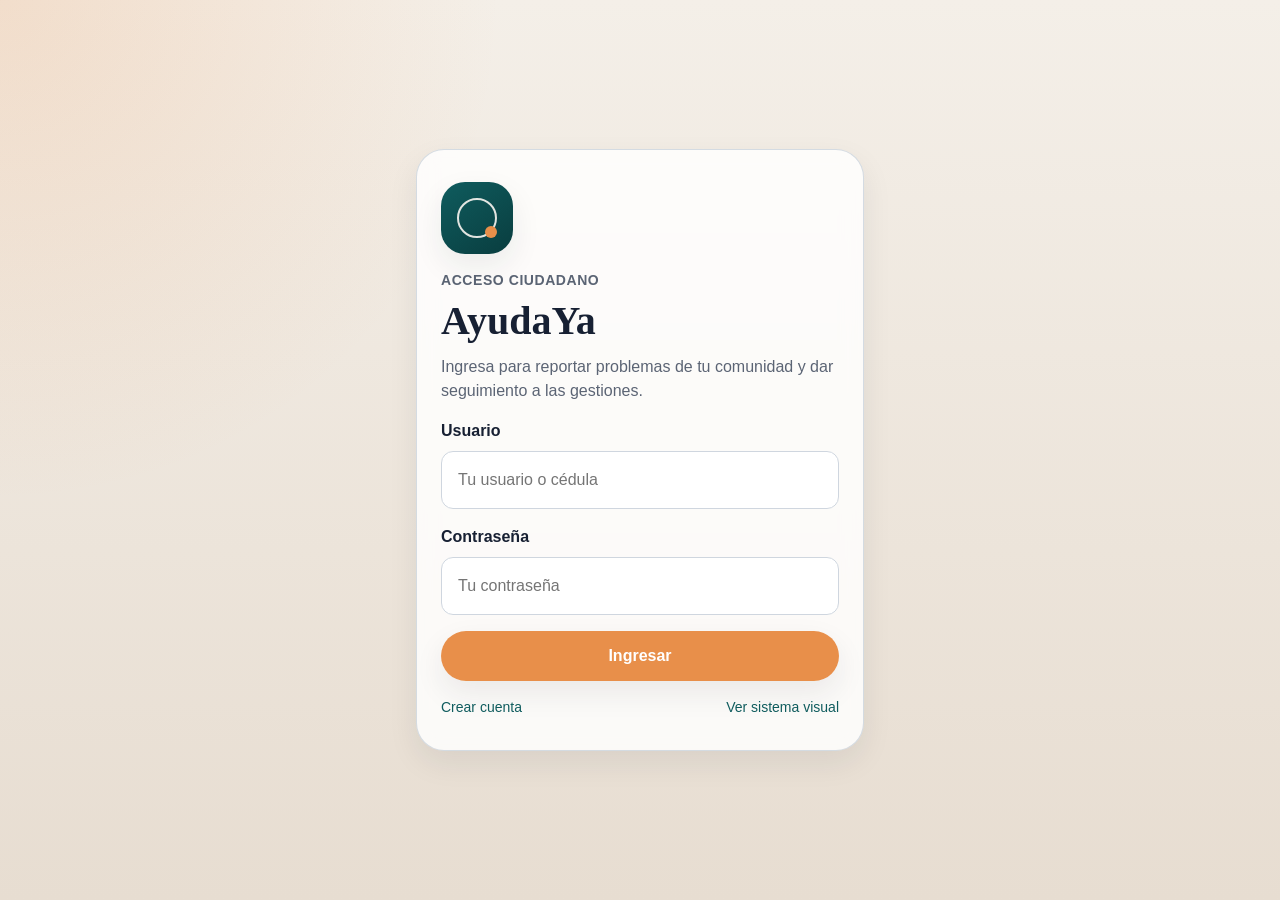
==== login.html @ 8b96ac8c "feat(ui): add initial interface structure and design assets Add core HTML files for login, index, an" ====
<!DOCTYPE html>
<html lang="es">
<head>
  <meta charset="UTF-8">
  <meta name="viewport" content="width=device-width, initial-scale=1.0">
  <title>AyudaYa | Ingresar</title>
  <link rel="stylesheet" href="css/styles.css">
</head>
<body class="auth-page">
  <main class="auth-card">
    <div class="brand-mark" aria-hidden="true">
      <span class="brand-mark__ring"></span>
      <span class="brand-mark__dot"></span>
    </div>
    <p class="auth-card__eyebrow">Acceso ciudadano</p>
    <h1 class="auth-card__title">AyudaYa</h1>
    <p class="auth-card__text">Ingresa para reportar problemas de tu comunidad y dar seguimiento a las gestiones.</p>

    <form class="auth-form" action="reportes.html">
      <div class="form-field">
        <label for="usuario">Usuario</label>
        <input id="usuario" name="usuario" type="text" placeholder="Tu usuario o cédula">
      </div>

      <div class="form-field">
        <label for="clave">Contraseña</label>
        <input id="clave" name="clave" type="password" placeholder="Tu contraseña">
      </div>

      <button class="button button--primary button--full" type="submit">Ingresar</button>
    </form>

    <div class="auth-card__links">
      <a href="crear-reporte.html">Crear cuenta</a>
      <a href="index.html">Ver sistema visual</a>
    </div>
  </main>
</body>
</html>
---- css/styles.css ----
:root {
  --font-display: "Georgia", "Times New Roman", serif;
  --font-body: "Avenir Next", "Segoe UI", sans-serif;

  --font-size-display: clamp(2.4rem, 6vw, 4.5rem);
  --font-size-title: clamp(1.75rem, 4vw, 2.5rem);
  --font-size-subtitle: 1.25rem;
  --font-size-lead: 1.125rem;
  --font-size-body: 1rem;
  --font-size-caption: 0.875rem;

  --font-weight-regular: 400;
  --font-weight-medium: 500;
  --font-weight-semibold: 600;
  --font-weight-bold: 700;

  --line-height-tight: 1.1;
  --line-height-normal: 1.5;

  --color-primary: #0f5c5e;
  --color-primary-strong: #093d3f;
  --color-secondary: #e88f4a;
  --color-secondary-soft: #f8e0c8;
  --color-success: #287d56;
  --color-success-soft: #d9efe3;
  --color-danger: #b7473a;
  --color-danger-soft: #f9ddd8;
  --color-status-pending: #8f5b1b;
  --color-status-pending-soft: #f3e3c8;
  --color-status-progress: #285f9a;
  --color-status-progress-soft: #d8e8fb;
  --color-road: #7a4f2d;
  --color-road-soft: #efdccf;
  --color-light: #245d70;
  --color-light-soft: #d8edf4;
  --color-security: #6d3f86;
  --color-security-soft: #e9dcf2;
  --color-text: #172033;
  --color-text-muted: #5b6474;
  --color-border: #cfd6df;
  --color-surface: #fffaf5;
  --color-surface-strong: #ffffff;
  --color-background: #f4efe8;
  --color-background-accent: #e7ddd1;
  --color-background-soft: rgba(255, 255, 255, 0.72);
  --color-background-strong: rgba(255, 255, 255, 0.82);
  --color-background-secondary: rgba(255, 255, 255, 0.65);
  --color-background-secondary-hover: rgba(255, 255, 255, 0.92);
  --color-overlay-warm: rgba(232, 143, 74, 0.18);
  --color-overlay-hero-start: rgba(15, 92, 94, 0.98);
  --color-overlay-hero-end: rgba(9, 61, 63, 0.95);
  --color-overlay-hero-badge: rgba(255, 255, 255, 0.12);
  --color-overlay-text-inverse: rgba(255, 250, 245, 0.88);
  --color-overlay-border-soft: rgba(207, 214, 223, 0.8);
  --color-overlay-border-strong: rgba(207, 214, 223, 0.88);
  --color-overlay-primary: rgba(15, 92, 94, 0.16);
  --color-overlay-primary-soft: rgba(15, 92, 94, 0.12);
  --color-overlay-primary-focus: rgba(15, 92, 94, 0.18);
  --color-overlay-danger-focus: rgba(183, 71, 58, 0.12);
  --color-overlay-texture: rgba(23, 32, 51, 0.08);
  --color-overlay-nav: rgba(255, 250, 245, 0.94);
  --color-overlay-grid-primary: rgba(15, 92, 94, 0.05);
  --color-overlay-grid-secondary: rgba(232, 143, 74, 0.08);

  --space-1: 0.25rem;
  --space-2: 0.5rem;
  --space-3: 0.75rem;
  --space-4: 1rem;
  --space-5: 1.5rem;
  --space-6: 2rem;
  --space-7: 3rem;

  --radius-sm: 0.75rem;
  --radius-md: 1.25rem;
  --radius-lg: 1.75rem;
  --radius-pill: 999px;

  --shadow-soft: 0 12px 30px rgba(23, 32, 51, 0.08);
  --shadow-strong: 0 22px 50px rgba(15, 92, 94, 0.16);

  --container-width: 72rem;
  --touch-target: 2.75rem;
  --nav-height: 5.5rem;
  --size-swatch: 5rem;
  --size-brand: 4.5rem;
  --size-brand-dot: 0.75rem;
  --size-ring-border: 0.18rem;
  --size-panel-blur: 12px;
  --size-panel-blur-soft: 10px;
  --size-nav-blur: 16px;
  --size-card-title: var(--font-size-lead);
}

* {
  box-sizing: border-box;
}

html {
  font-size: 100%;
}

body {
  margin: 0;
  font-family: var(--font-body);
  font-size: var(--font-size-body);
  line-height: var(--line-height-normal);
  color: var(--color-text);
  background:
    radial-gradient(circle at top left, var(--color-overlay-warm), transparent 32%),
    linear-gradient(180deg, var(--color-background), var(--color-background-accent));
}

a {
  color: var(--color-primary);
  text-decoration: none;
}

a:hover {
  color: var(--color-primary-strong);
}

img,
svg {
  display: block;
  max-width: 100%;
}

button,
input,
select,
textarea {
  font: inherit;
}

button,
input,
select,
textarea,
.placeholder-box,
.mobile-nav__item,
.floating-action {
  min-height: var(--touch-target);
}

input,
select,
textarea {
  width: 100%;
  padding: var(--space-4) var(--space-4);
  border: 1px solid var(--color-border);
  border-radius: var(--radius-sm);
  background: var(--color-surface-strong);
  color: var(--color-text);
  transition: border-color 160ms ease, box-shadow 160ms ease, transform 160ms ease;
}

input:focus,
select:focus,
textarea:focus {
  outline: none;
  border-color: var(--color-primary);
  box-shadow: 0 0 0 0.2rem var(--color-overlay-primary-focus);
}

textarea {
  resize: vertical;
}

label {
  display: inline-block;
  margin-bottom: var(--space-2);
  font-weight: var(--font-weight-semibold);
  color: var(--color-text);
}

h1,
h2,
h3,
h4,
p {
  margin-top: 0;
}

.app-shell,
.screen-page,
.auth-page {
  min-height: 100vh;
}

.app-shell {
  padding: var(--space-5);
}

.hero {
  position: relative;
  overflow: hidden;
  max-width: var(--container-width);
  margin: 0 auto var(--space-6);
  padding: var(--space-6);
  border-radius: var(--radius-lg);
  background: linear-gradient(145deg, var(--color-overlay-hero-start), var(--color-overlay-hero-end));
  color: var(--color-surface-strong);
  box-shadow: var(--shadow-strong);
}

.hero::after {
  content: "";
  position: absolute;
  inset: auto -8% -35% auto;
  width: 14rem;
  height: 14rem;
  border-radius: 50%;
  background: var(--color-overlay-warm);
}

.hero__badge {
  display: inline-flex;
  align-items: center;
  padding: var(--space-2) var(--space-3);
  border-radius: var(--radius-pill);
  background: var(--color-overlay-hero-badge);
  color: var(--color-secondary-soft);
  font-size: var(--font-size-caption);
  letter-spacing: 0.02em;
}

.hero__title,
.auth-card__title,
.screen-header__title,
.sample-title {
  font-family: var(--font-display);
  line-height: var(--line-height-tight);
}

.hero__title {
  margin: var(--space-4) 0 var(--space-3);
  font-size: var(--font-size-display);
}

.hero__text {
  max-width: 38rem;
  margin-bottom: var(--space-5);
  color: var(--color-overlay-text-inverse);
  font-size: var(--font-size-lead);
}

.hero__actions {
  display: flex;
  flex-wrap: wrap;
  gap: var(--space-3);
}

.guide-layout,
.screen-layout {
  max-width: var(--container-width);
  margin: 0 auto;
}

.guide-section {
  margin-bottom: var(--space-6);
  padding: var(--space-5);
  border: 1px solid var(--color-overlay-border-soft);
  border-radius: var(--radius-md);
  background: var(--color-background-soft);
  box-shadow: var(--shadow-soft);
  backdrop-filter: blur(var(--size-panel-blur));
}

.section-heading,
.screen-header {
  display: flex;
  align-items: flex-start;
  justify-content: space-between;
  gap: var(--space-4);
  margin-bottom: var(--space-5);
}

.section-heading__eyebrow,
.screen-header__eyebrow,
.auth-card__eyebrow,
.summary-banner__label,
.caption {
  margin-bottom: var(--space-2);
  color: var(--color-text-muted);
  font-size: var(--font-size-caption);
  font-weight: var(--font-weight-semibold);
  letter-spacing: 0.04em;
  text-transform: uppercase;
}

.section-heading__title,
.screen-header__title {
  margin-bottom: 0;
  font-size: var(--font-size-title);
}

.swatch-grid,
.type-scale,
.form-grid {
  display: grid;
  gap: var(--space-4);
}

.swatch-grid {
  grid-template-columns: repeat(auto-fit, minmax(10rem, 1fr));
}

.swatch-card {
  padding: var(--space-4);
  border-radius: var(--radius-md);
  background: var(--color-surface-strong);
  border: 1px solid var(--color-border);
}

.swatch-card__color {
  height: var(--size-swatch);
  margin-bottom: var(--space-3);
  border-radius: var(--radius-sm);
  border: 1px solid var(--color-overlay-texture);
}

.swatch-card h3 {
  margin-bottom: var(--space-1);
  font-size: var(--font-size-body);
}

.swatch-card p,
.body-text,
.caption-text,
.report-card__location,
.auth-card__text,
.summary-banner__text {
  color: var(--color-text-muted);
}

.display-text {
  margin: 0;
  font-family: var(--font-display);
  font-size: var(--font-size-display);
  line-height: var(--line-height-tight);
}

.sample-title {
  margin: 0;
  font-size: var(--font-size-title);
}

.sample-subtitle {
  margin: 0;
  font-size: var(--font-size-subtitle);
}

.spacing-scale {
  display: grid;
  gap: var(--space-3);
}

.spacing-item {
  display: grid;
  grid-template-columns: minmax(7rem, 10rem) 1fr;
  align-items: center;
  gap: var(--space-3);
}

.spacing-item__label {
  color: var(--color-text-muted);
  font-size: var(--font-size-caption);
}

.spacing-item__bar {
  height: 1rem;
  border-radius: var(--radius-pill);
  background: linear-gradient(90deg, var(--color-secondary), var(--color-primary));
}

.spacing-item__bar--1 { width: var(--space-1); }
.spacing-item__bar--2 { width: var(--space-2); }
.spacing-item__bar--3 { width: var(--space-3); }
.spacing-item__bar--4 { width: var(--space-4); }
.spacing-item__bar--5 { width: var(--space-5); }

.component-block + .component-block {
  margin-top: var(--space-5);
}

.component-block__title {
  margin-bottom: var(--space-3);
  font-size: var(--font-size-subtitle);
}

.button-row,
.badge-row {
  display: flex;
  flex-wrap: wrap;
  gap: var(--space-3);
}

.button {
  display: inline-flex;
  align-items: center;
  justify-content: center;
  gap: var(--space-2);
  min-height: var(--touch-target);
  padding: var(--space-3) var(--space-5);
  border: 1px solid transparent;
  border-radius: var(--radius-pill);
  font-weight: var(--font-weight-bold);
  cursor: pointer;
  transition: transform 160ms ease, box-shadow 160ms ease, background 160ms ease, color 160ms ease;
}

.button:hover {
  transform: translateY(-0.0625rem);
}

.button--full {
  width: 100%;
}

.button--primary {
  background: linear-gradient(135deg, var(--color-secondary), var(--color-secondary));
  color: var(--color-surface-strong);
  box-shadow: var(--shadow-soft);
}

.button--primary:hover {
  color: var(--color-surface-strong);
  box-shadow: var(--shadow-strong);
}

.button--secondary {
  border-color: var(--color-overlay-primary);
  background: var(--color-background-secondary);
  color: var(--color-primary);
}

.button--secondary:hover {
  background: var(--color-background-secondary-hover);
}

.button:disabled,
.button[disabled] {
  background: var(--color-border);
  color: var(--color-text-muted);
  cursor: not-allowed;
  box-shadow: none;
  transform: none;
}

.form-field {
  display: flex;
  flex-direction: column;
}

.form-field--error input,
.form-field--error select,
.form-field--error textarea {
  border-color: var(--color-danger);
  box-shadow: 0 0 0 0.2rem var(--color-overlay-danger-focus);
}

.field-message {
  margin-top: var(--space-2);
  color: var(--color-danger);
  font-size: var(--font-size-caption);
}

.badge {
  display: inline-flex;
  align-items: center;
  justify-content: center;
  padding: var(--space-2) var(--space-3);
  border-radius: var(--radius-pill);
  font-size: var(--font-size-caption);
  font-weight: var(--font-weight-bold);
}

.badge--status-pending {
  background: var(--color-status-pending-soft);
  color: var(--color-status-pending);
}

.badge--status-progress {
  background: var(--color-status-progress-soft);
  color: var(--color-status-progress);
}

.badge--status-done {
  background: var(--color-success-soft);
  color: var(--color-success);
}

.badge--category-road {
  background: var(--color-road-soft);
  color: var(--color-road);
}

.badge--category-light {
  background: var(--color-light-soft);
  color: var(--color-light);
}

.badge--category-security {
  background: var(--color-security-soft);
  color: var(--color-security);
}

.report-card {
  padding: var(--space-5);
  border-radius: var(--radius-md);
  background: var(--color-surface-strong);
  border: 1px solid var(--color-overlay-border-strong);
  box-shadow: var(--shadow-soft);
}

.report-card__meta {
  display: flex;
  flex-wrap: wrap;
  gap: var(--space-2);
  margin-bottom: var(--space-3);
}

.report-card__title {
  margin-bottom: var(--space-2);
  font-size: var(--size-card-title);
}

.report-card__footer {
  display: flex;
  flex-wrap: wrap;
  justify-content: space-between;
  gap: var(--space-3);
  margin-top: var(--space-4);
  color: var(--color-text-muted);
  font-size: var(--font-size-caption);
}

.mobile-nav {
  position: sticky;
  bottom: 0;
  z-index: 20;
  display: grid;
  grid-template-columns: repeat(3, 1fr);
  gap: var(--space-2);
  padding: var(--space-3) var(--space-4) calc(var(--space-3) + env(safe-area-inset-bottom));
  border-top: 1px solid var(--color-overlay-border-strong);
  background: var(--color-overlay-nav);
  backdrop-filter: blur(var(--size-nav-blur));
}

.mobile-nav--preview {
  position: relative;
  border-radius: var(--radius-md);
  border: 1px solid var(--color-border);
}

.mobile-nav__item {
  display: flex;
  flex-direction: column;
  align-items: center;
  justify-content: center;
  gap: var(--space-1);
  border-radius: var(--radius-sm);
  color: var(--color-text-muted);
  font-size: var(--font-size-caption);
  font-weight: var(--font-weight-semibold);
}

.mobile-nav__item--active {
  background: var(--color-overlay-primary-soft);
  color: var(--color-primary);
}

.mobile-nav__icon {
  font-size: 1.125rem;
}

.auth-page,
.screen-page {
  padding: var(--space-4);
}

.auth-page {
  display: grid;
  place-items: center;
}

.auth-card,
.summary-banner,
.report-form {
  border: 1px solid var(--color-overlay-border-strong);
  background: var(--color-background-strong);
  box-shadow: var(--shadow-soft);
  backdrop-filter: blur(var(--size-panel-blur-soft));
}

.auth-card {
  width: min(100%, 28rem);
  padding: var(--space-6) var(--space-5);
  border-radius: var(--radius-lg);
}

.brand-mark {
  position: relative;
  width: var(--size-brand);
  height: var(--size-brand);
  margin-bottom: var(--space-4);
  border-radius: 1.5rem;
  background: linear-gradient(145deg, var(--color-primary), var(--color-primary-strong));
  box-shadow: var(--shadow-soft);
}

.brand-mark__ring,
.brand-mark__dot {
  position: absolute;
  border-radius: 50%;
}

.brand-mark__ring {
  inset: 1rem;
  border: var(--size-ring-border) solid var(--color-overlay-text-inverse);
}

.brand-mark__dot {
  width: var(--size-brand-dot);
  height: var(--size-brand-dot);
  right: 1rem;
  bottom: 1rem;
  background: var(--color-secondary);
}

.auth-card__title {
  margin-bottom: var(--space-3);
  font-size: var(--font-size-title);
}

.auth-form,
.report-form {
  display: grid;
  gap: var(--space-4);
}

.auth-card__links {
  display: flex;
  justify-content: space-between;
  gap: var(--space-3);
  margin-top: var(--space-4);
  font-size: var(--font-size-caption);
}

.screen-layout {
  padding-bottom: calc(var(--nav-height) + var(--space-5));
}

.screen-header {
  margin-bottom: var(--space-4);
}

.summary-banner {
  margin-bottom: var(--space-4);
  padding: var(--space-5);
  border-radius: var(--radius-md);
  background: linear-gradient(145deg, var(--color-overlay-warm), var(--color-background-secondary-hover));
}

.summary-banner__value {
  margin-bottom: var(--space-2);
  font-size: 1.5rem;
  font-weight: var(--font-weight-bold);
}

.report-list {
  display: grid;
  gap: var(--space-4);
}

.floating-action {
  position: fixed;
  right: var(--space-4);
  bottom: calc(var(--nav-height) + var(--space-4));
  display: inline-flex;
  align-items: center;
  justify-content: center;
  padding: var(--space-3) var(--space-5);
  border-radius: var(--radius-pill);
  background: var(--color-primary);
  color: var(--color-surface-strong);
  box-shadow: var(--shadow-strong);
  font-weight: var(--font-weight-bold);
}

.floating-action:hover {
  color: var(--color-surface-strong);
  background: var(--color-primary-strong);
}

.report-form {
  padding: var(--space-5);
  border-radius: var(--radius-lg);
}

.placeholder-box {
  display: grid;
  place-items: center;
  gap: var(--space-2);
  padding: var(--space-5);
  border: 1px dashed var(--color-border);
  border-radius: var(--radius-md);
  background: linear-gradient(180deg, var(--color-background), var(--color-background-secondary-hover));
  color: var(--color-text-muted);
  text-align: center;
}

.placeholder-box--map {
  min-height: 9rem;
  background:
    linear-gradient(90deg, var(--color-overlay-grid-primary) 0, var(--color-overlay-grid-primary) 0.125rem, transparent 0.125rem, transparent 100%),
    linear-gradient(var(--color-overlay-grid-secondary) 0, var(--color-overlay-grid-secondary) 0.125rem, transparent 0.125rem, transparent 100%),
    linear-gradient(180deg, var(--color-surface), var(--color-background));
  background-size: 2rem 2rem;
}

.placeholder-box__icon {
  font-size: 1.5rem;
  color: var(--color-primary);
}

@media (min-width: 48rem) {
  .app-shell,
  .screen-page,
  .auth-page {
    padding: var(--space-6);
  }

  .guide-section,
  .report-form,
  .summary-banner {
    padding: var(--space-6);
  }

  .form-grid {
    grid-template-columns: repeat(2, minmax(0, 1fr));
  }

  .screen-layout--form {
    max-width: 44rem;
  }

  .mobile-nav {
    position: static;
    max-width: 24rem;
    margin: var(--space-5) auto 0;
    border-radius: var(--radius-md);
    border: 1px solid var(--color-overlay-border-strong);
  }

  .floating-action {
    right: max(var(--space-6), calc((100vw - var(--container-width)) / 2 + var(--space-6)));
  }
}
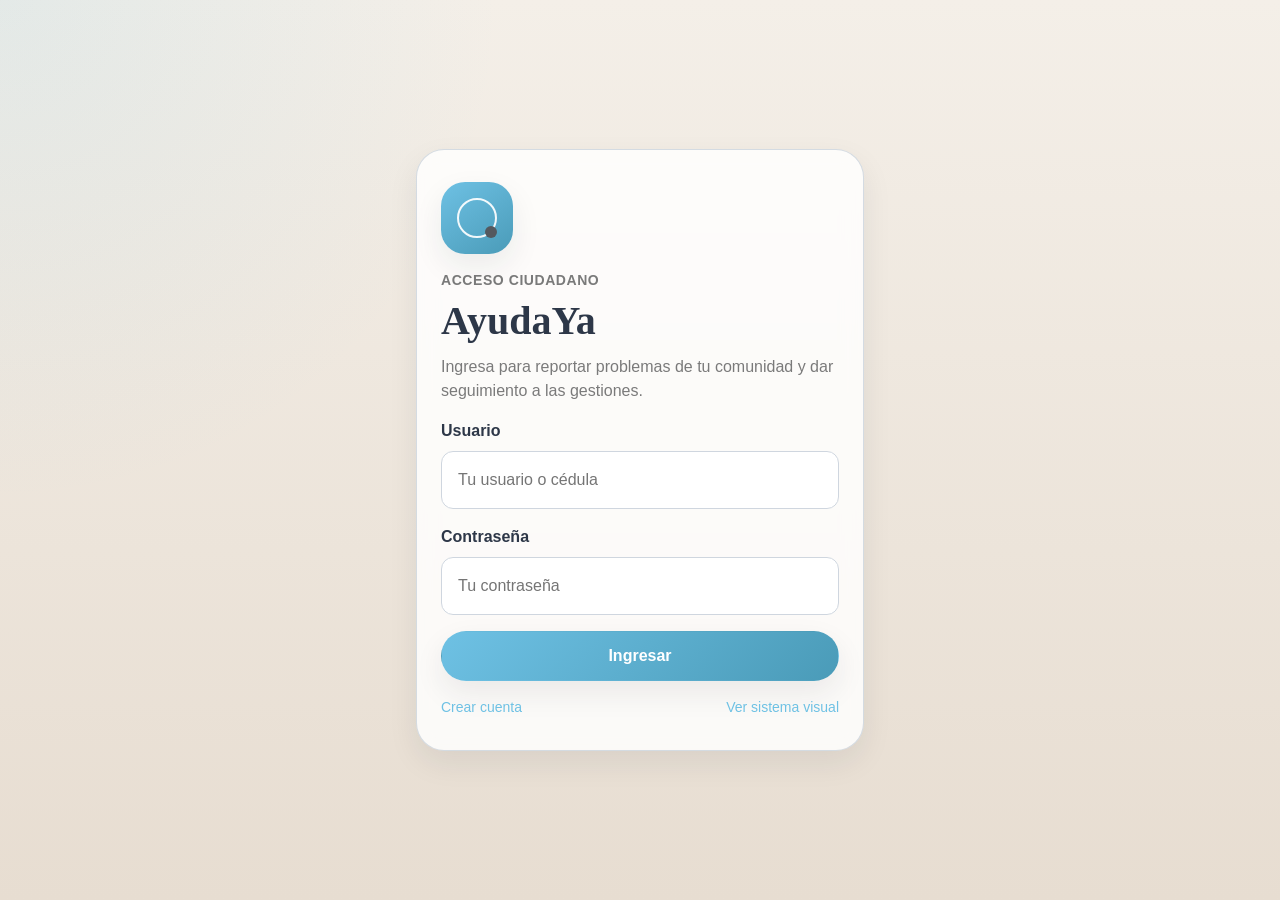
==== commit f69db87c: "feat(auth): add account creation page and update login links Add the new account creation page to th" ====
--- a/login.html
+++ b/login.html
@@ -31,7 +31,7 @@
     </form>
 
     <div class="auth-card__links">
-      <a href="crear-reporte.html">Crear cuenta</a>
+      <a href="crear-cuenta.html">Crear cuenta</a>
       <a href="index.html">Ver sistema visual</a>
     </div>
   </main>
--- a/css/styles.css
+++ b/css/styles.css
@@ -17,12 +17,12 @@
   --line-height-tight: 1.1;
   --line-height-normal: 1.5;
 
-  --color-primary: #0f5c5e;
-  --color-primary-strong: #093d3f;
-  --color-secondary: #e88f4a;
-  --color-secondary-soft: #f8e0c8;
-  --color-success: #287d56;
-  --color-success-soft: #d9efe3;
+  --color-primary: #6EC1E4;
+  --color-primary-strong: #4A9BB8;
+  --color-secondary: #54595F;
+  --color-secondary-soft: #8A9199;
+  --color-success: #61CE70;
+  --color-success-soft: #E8F8ED;
   --color-danger: #b7473a;
   --color-danger-soft: #f9ddd8;
   --color-status-pending: #8f5b1b;
@@ -31,12 +31,12 @@
   --color-status-progress-soft: #d8e8fb;
   --color-road: #7a4f2d;
   --color-road-soft: #efdccf;
-  --color-light: #245d70;
-  --color-light-soft: #d8edf4;
+  --color-light: #4A9BB8;
+  --color-light-soft: #D4E8F2;
   --color-security: #6d3f86;
   --color-security-soft: #e9dcf2;
-  --color-text: #172033;
-  --color-text-muted: #5b6474;
+  --color-text: #2D3748;
+  --color-text-muted: #7A7A7A;
   --color-border: #cfd6df;
   --color-surface: #fffaf5;
   --color-surface-strong: #ffffff;
@@ -46,21 +46,21 @@
   --color-background-strong: rgba(255, 255, 255, 0.82);
   --color-background-secondary: rgba(255, 255, 255, 0.65);
   --color-background-secondary-hover: rgba(255, 255, 255, 0.92);
-  --color-overlay-warm: rgba(232, 143, 74, 0.18);
-  --color-overlay-hero-start: rgba(15, 92, 94, 0.98);
-  --color-overlay-hero-end: rgba(9, 61, 63, 0.95);
-  --color-overlay-hero-badge: rgba(255, 255, 255, 0.12);
-  --color-overlay-text-inverse: rgba(255, 250, 245, 0.88);
+  --color-overlay-warm: rgba(110, 193, 228, 0.12);
+  --color-overlay-hero-start: rgba(45, 85, 120, 0.95);
+  --color-overlay-hero-end: rgba(74, 155, 184, 0.88);
+  --color-overlay-hero-badge: rgba(255, 255, 255, 0.18);
+  --color-overlay-text-inverse: rgba(255, 255, 255, 0.92);
   --color-overlay-border-soft: rgba(207, 214, 223, 0.8);
   --color-overlay-border-strong: rgba(207, 214, 223, 0.88);
-  --color-overlay-primary: rgba(15, 92, 94, 0.16);
-  --color-overlay-primary-soft: rgba(15, 92, 94, 0.12);
-  --color-overlay-primary-focus: rgba(15, 92, 94, 0.18);
+  --color-overlay-primary: rgba(110, 193, 228, 0.18);
+  --color-overlay-primary-soft: rgba(110, 193, 228, 0.12);
+  --color-overlay-primary-focus: rgba(110, 193, 228, 0.25);
   --color-overlay-danger-focus: rgba(183, 71, 58, 0.12);
-  --color-overlay-texture: rgba(23, 32, 51, 0.08);
-  --color-overlay-nav: rgba(255, 250, 245, 0.94);
-  --color-overlay-grid-primary: rgba(15, 92, 94, 0.05);
-  --color-overlay-grid-secondary: rgba(232, 143, 74, 0.08);
+  --color-overlay-texture: rgba(45, 55, 72, 0.08);
+  --color-overlay-nav: rgba(255, 255, 255, 0.94);
+  --color-overlay-grid-primary: rgba(110, 193, 228, 0.06);
+  --color-overlay-grid-secondary: rgba(84, 89, 95, 0.06);
 
   --space-1: 0.25rem;
   --space-2: 0.5rem;
@@ -418,7 +418,7 @@
 }
 
 .button--primary {
-  background: linear-gradient(135deg, var(--color-secondary), var(--color-secondary));
+  background: linear-gradient(135deg, var(--color-primary), var(--color-primary-strong));
   color: var(--color-surface-strong);
   box-shadow: var(--shadow-soft);
 }
